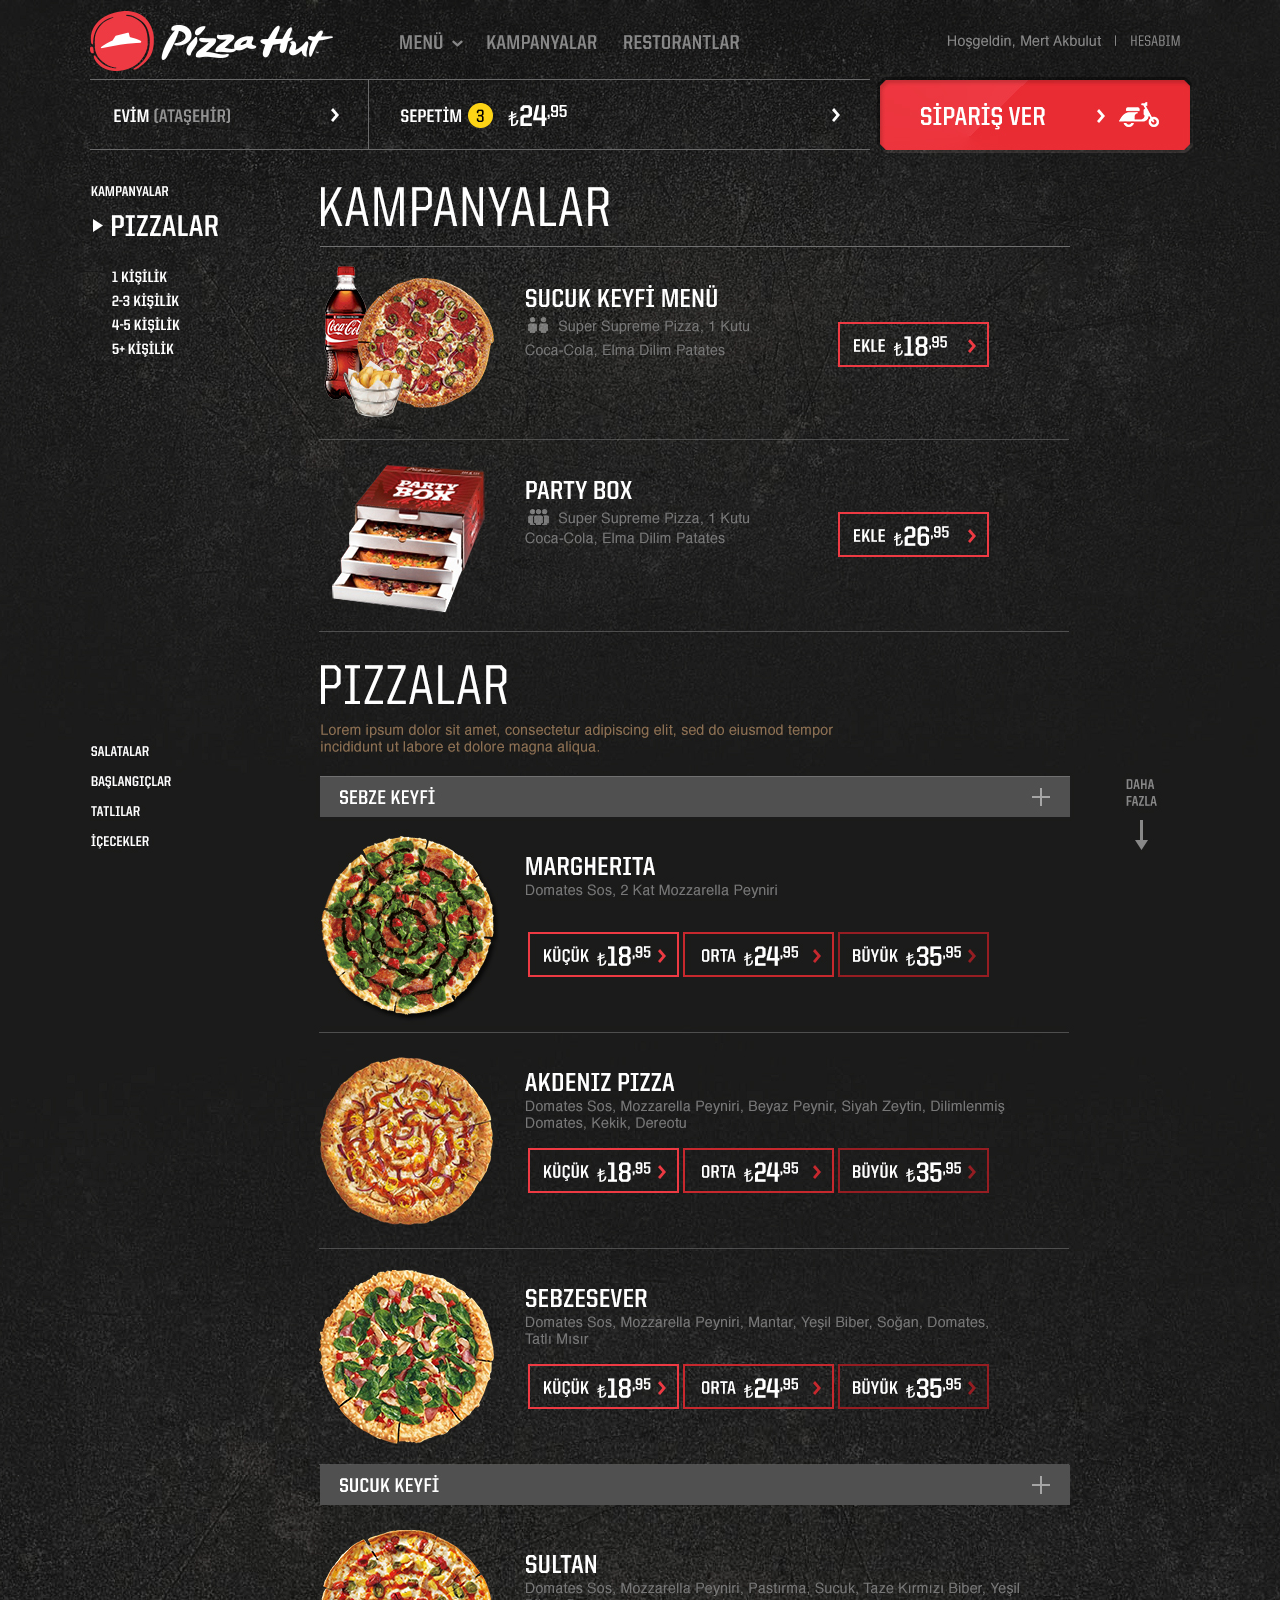
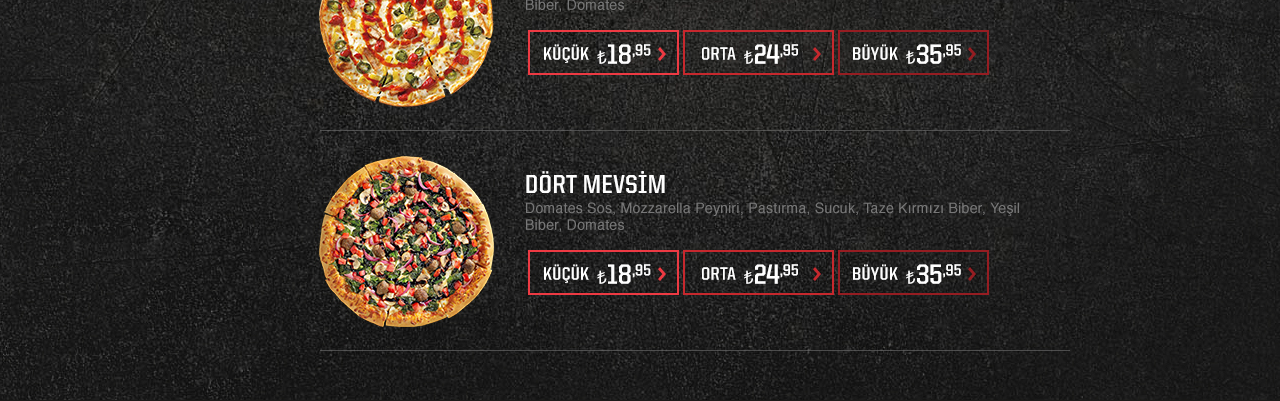
==== index.html @ 97f5eed7 "update" ====
<!DOCTYPE html PUBLIC "-//W3C//DTD XHTML 1.0 Transitional//EN" "http://www.w3.org/TR/xhtml1/DTD/xhtml1-transitional.dtd">
<html lang="tr-TR" xmlns="http://www.w3.org/1999/xhtml">
<head>
<meta http-equiv="Content-Type" content="text/html; charset=utf-8" />
<title>Pizza Hut</title>

<!-- Pizzahut CSS -->
<link href="styles/genel.css" rel="stylesheet" type="text/css" media="screen" />
<link href="styles/brk.css" rel="stylesheet" type="text/css" media="screen" />

<!-- Pizzahut JS -->
<script type="text/javascript" src="js/jquery.js"></script>
<script type="text/javascript">

$(document).ready(function(){
    
    $(".addBtn").click(function(){
        
        $("body").addClass("alt");
        $(".popupSelect").css("margin-bottom", window.innerHeight - 650);
    
    });
    
    $(".popupClose a").click(function(){
        $("body").attr("class", "");
    });

});
    
</script>
</head>

<body>
<div class="bodyWrapper"> 
  
  <!-- PIZZA DETAIL POPUP -->
  
  <div class="detailPopup">
    <div class="popupWrapper"> 
      
      <!--   -->
      <div class="popupSelect left firstPage"> 
        
        <!-- -->
        
        <div class="firstItem selected row">
          <div class="header"> <a href="javascript:void(0);" class="accordionBtn"><i>1</i><span>BIRINCI PIZZA :</span></a><a href="javascript:void(0);" class="typeSelectionBtn"><span>SEÇINIZ</span><small></small></a> </div>
          <div class="body">
            <div class="type">
              <ul>
                <li><a href="javascript:void(0);"> <span>Margherita</span> <small>Domates Sos, 2 Kat Mozarella Peyniri</small><div class="prdPrice"><span><i>+</i>0.50</span></div></a></li>
                <li><a href="javascript:void(0);"> <span>Akdeniz Pizza</span> <small>Domates Sos, 2 Kat Mozarella Peyniri</small><div class="prdPrice"><span><i>+</i>0.30</span></div></a></li>
                <li><a href="javascript:void(0);"> <span>Sebzesever</span> <small>Domates Sos, 2 Kat Mozarella Peyniri</small><div class="prdPrice"><span><i>+</i>2.50</span></div></a></li>
                <li><a href="javascript:void(0);"> <span>Sultan</span> <small>Domates Sos, 2 Kat Mozarella Peyniri</small><div class="prdPrice"><span><i>+</i>1.80</span></div></a></li>
                <li><a href="javascript:void(0);"> <span>Dört Mevsim</span> <small>Domates Sos, 2 Kat Mozarella Peyniri</small><div class="prdPrice"><span><i>+</i>3.00</span></div></a></li>
                <li><a href="javascript:void(0);"> <span>Hellim Benim</span> <small>Domates Sos, 2 Kat Mozarella Peyniri</small><div class="prdPrice"><span><i>+</i>1.00</span></div></a></li>
                <li><a href="javascript:void(0);"> <span>Hünkar</span> <small>Domates Sos, 2 Kat Mozarella Peyniri</small><div class="prdPrice"><span><i>+</i>0.50</span></div></a></li>
                <li><a href="javascript:void(0);"> <span>Veryansin</span> <small>Domates Sos, 2 Kat Mozarella Peyniri</small><div class="prdPrice"><span><i>+</i>2.20</span></div></a></li>
              </ul>
            </div>
            <div class="customize">
              <ul>
                <li rel="hamurTipi"> <a href="javascript:void(0);"><span>HAMUR TIPI</span></a>
                  <div class="sub">
                    
                    <ul class="singleSelect">
                      <li><a href="javascript:void(0);" class="required"><img src="images/pizza-orta.png" border="0"><span>Orginal</span><i class="check"></i></a></li>
                      <li><a href="javascript:void(0);" class="required"><img src="images/pizza-ince.png" border="0"><span>Pan</span><i class="check"></i></a></li>
                      <li><a href="javascript:void(0);" class="required"><img src="images/pizza-kalin.png" border="0"><span>Ince</span><i class="check"></i></a></li>
					 
                    </ul>
                    
                  </div>
                </li>
                <li rel="kenarTipi"> <a href="javascript:void(0);"><span>KENAR TIPI</span></a>
                  <div class="sub">
                    <ul class="singleSelect">
                      <li><a href="javascript:void(0);"><img src="images/pizza-orta.png" border="0"><span>Orginal</span><i class="check"></i></a></li>
                      <li><a href="javascript:void(0);"><img src="images/pizza-ince.png" border="0"><span>Pan</span><i class="check"></i></a></li>
                      <li><a href="javascript:void(0);"><img src="images/pizza-kalin.png" border="0"><span>Ince</span><i class="check"></i></a></li>
                    </ul>
                  </div>
                </li>
                <li rel="malzemeDegisikligi"> <a href="javascript:void(0);"><span>MALZEME DEGISIKLIGI</span></a>
                  <div class="sub">
                    <ul class="multiSelect">
                      <li><a href="javascript:void(0);"><img src="images/malzeme/mozerella.png" border="0"><span>Mozzarella</span><i class="check2"><span>x2</span></i><i class="check"></i></a></li>
                      <li><a href="javascript:void(0);"><img src="images/malzeme/kirmizi-biber.png" border="0"><span>Kirmizi Biber</span><i class="check2"><span>x2</span></i><i class="check"></i></a></li>
                      <li><a href="javascript:void(0);"><img src="images/malzeme/tatli-misir.png" border="0"><span>Tatli Misir</span><i class="check2"><span>x2</span></i><i class="check"></i></a></li>
					  <li><a href="javascript:void(0);"><img src="images/malzeme/sosis.png" border="0"><span>Sosis</span><i class="check2"><span>x2</span></i><i class="check"></i></a></li>
                      <li><a href="javascript:void(0);"><img src="images/malzeme/domates.png" border="0"><span>Domates</span><i class="check2"><span>x2</span></i><i class="check"></i></a></li>
                      <li><a href="javascript:void(0);"><img src="images/malzeme/beyaz-peynir.png" border="0"><span>Beyaz Peynir</span><i class="check2"><span>x2</span></i><i class="check"></i></a></li>
					  <li><a href="javascript:void(0);"><img src="images/malzeme/siyah-zeytin.png" border="0"><span>Siyah Zeytin</span><i class="check2"><span>x2</span></i><i class="check"></i></a></li>
                      <li><a href="javascript:void(0);"><img src="images/malzeme/sogan.png" border="0"><span>Soğan</span><i class="check2"><span>x2</span></i><i class="check"></i></a></li>
                      <li><a href="javascript:void(0);"><img src="images/malzeme/helim-peyniri.png" border="0"><span>Helim Peyniri</span><i class="check2"><span>x2</span></i><i class="check"></i></a></li>
					  <li><a href="javascript:void(0);"><img src="images/malzeme/mantar.png" border="0"><span>Mantar</span><i class="check2"><span>x2</span></i><i class="check"></i></a></li>
					  <li><a href="javascript:void(0);"><img src="images/malzeme/yesil-biber.png" border="0"><span>Yeşil Biber</span><i class="check2"><span>x2</span></i><i class="check"></i></a></li>
					  <li><a href="javascript:void(0);"><img src="images/malzeme/sucuk.png" border="0"><span>Sucuk</span><i class="check2"><span>x2</span></i><i class="check"></i></a></li>
					  <li><a href="javascript:void(0);"><img src="images/malzeme/jalapeno.png" border="0"><span>Jalapeno</span><i class="check2"><span>x2</span></i><i class="check"></i></a></li>
					  <li><a href="javascript:void(0);"><img src="images/malzeme/kup-kiyma.png" border="0"><span>Kup Kıyma</span><i class="check2"><span>x2</span></i><i class="check"></i></a></li>
					  <li><a href="javascript:void(0);"><img src="images/malzeme/pepperoni.png" border="0"><span>Pepperoni</span><i class="check2"><span>x2</span></i><i class="check"></i></a></li>
					  <li><a href="javascript:void(0);"><img src="images/malzeme/salam.png" border="0"><span>Salam</span><i class="check2"><span>x2</span></i><i class="check"></i></a></li>
                    </ul>
                  </div>
                </li>
              </ul>
            </div>
          </div>
        </div>
        
        <!-- -->
        
        <div class="secondItem row">
          <div class="header"> <a href="javascript:void(0);" class="accordionBtn"><i>2</i><span>IKINCI PIZZA :</span></a><a href="javascript:void(0);" class="typeSelectionBtn"><span>SEÇINIZ</span><small></small></a> </div>
          <div class="body">
            <div class="type">
              <ul>
                <li><a href="javascript:void(0);"> <span>Margherita</span> <small>Domates Sos, 2 Kat Mozarella Peyniri</small> </a></li>
                <li><a href="javascript:void(0);"> <span>Akdeniz Pizza</span> <small>Domates Sos, 2 Kat Mozarella Peyniri</small> </a></li>
                <li><a href="javascript:void(0);"> <span>Sebzesever</span> <small>Domates Sos, 2 Kat Mozarella Peyniri</small> </a></li>
                <li><a href="javascript:void(0);"> <span>Sultan</span> <small>Domates Sos, 2 Kat Mozarella Peyniri</small> </a></li>
                <li><a href="javascript:void(0);"> <span>Dört Mevsim</span> <small>Domates Sos, 2 Kat Mozarella Peyniri</small> </a></li>
                <li><a href="javascript:void(0);"> <span>Hellim Benim</span> <small>Domates Sos, 2 Kat Mozarella Peyniri</small> </a></li>
                <li><a href="javascript:void(0);"> <span>Hünkar</span> <small>Domates Sos, 2 Kat Mozarella Peyniri</small> </a></li>
                <li><a href="javascript:void(0);"> <span>Veryansin</span> <small>Domates Sos, 2 Kat Mozarella Peyniri</small> </a></li>
              </ul>
            </div>
            <div class="customize">
              <ul>
                <li rel="hamurTipi"> <a href="javascript:void(0);"><span>HAMUR TIPI</span></a>
                  <div class="sub">
                    <ul class="singleSelect">
                      <li><a href="javascript:void(0);" class="required"><img src="images/pizza-orta.png" border="0"><span>Orginal</span><i class="check"></i></a></li>
                      <li><a href="javascript:void(0);" class="required"><img src="images/pizza-ince.png" border="0"><span>Pan</span><i class="check"></i></a></li>
                      <li><a href="javascript:void(0);" class="required"><img src="images/pizza-kalin.png" border="0"><span>Ince</span><i class="check"></i></a></li>
                    </ul>
                  </div>
                </li>
                <li rel="kenarTipi"> <a href="javascript:void(0);"><span>KENAR TIPI</span></a>
                  <div class="sub">
                    <ul class="singleSelect">
                      <li><a href="javascript:void(0);"><img src="images/pizza-orta.png" border="0"><span>Orginal</span><i class="check"></i></a></li>
                      <li><a href="javascript:void(0);"><img src="images/pizza-ince.png" border="0"><span>Pan</span><i class="check"></i></a></li>
                      <li><a href="javascript:void(0);"><img src="images/pizza-kalin.png" border="0"><span>Ince</span><i class="check"></i></a></li>
                    </ul>
                  </div>
                </li>
                <li rel="malzemeDegisikligi"> <a href="javascript:void(0);"><span>MALZEME DEGISIKLIGI</span></a>
                  <div class="sub">
                    <ul class="multiSelect">
                      <li><a href="javascript:void(0);"><img src="images/malzeme/mozerella.png" border="0"><span>Mozzarella</span><i class="check2"><span>x2</span></i><i class="check"></i></a></li>
                      <li><a href="javascript:void(0);"><img src="images/malzeme/kirmizi-biber.png" border="0"><span>Kirmizi Biber</span><i class="check2"><span>x2</span></i><i class="check"></i></a></li>
                      <li><a href="javascript:void(0);"><img src="images/malzeme/tatli-misir.png" border="0"><span>Tatli Misir</span><i class="check2"><span>x2</span></i><i class="check"></i></a></li>
					  <li><a href="javascript:void(0);"><img src="images/malzeme/sosis.png" border="0"><span>Sosis</span><i class="check2"><span>x2</span></i><i class="check"></i></a></li>
                      <li><a href="javascript:void(0);"><img src="images/malzeme/domates.png" border="0"><span>Domates</span><i class="check2"><span>x2</span></i><i class="check"></i></a></li>
                      <li><a href="javascript:void(0);"><img src="images/malzeme/beyaz-peynir.png" border="0"><span>Beyaz Peynir</span><i class="check2"><span>x2</span></i><i class="check"></i></a></li>
					  <li><a href="javascript:void(0);"><img src="images/malzeme/siyah-zeytin.png" border="0"><span>Siyah Zeytin</span><i class="check2"><span>x2</span></i><i class="check"></i></a></li>
                      <li><a href="javascript:void(0);"><img src="images/malzeme/sogan.png" border="0"><span>Soğan</span><i class="check2"><span>x2</span></i><i class="check"></i></a></li>
                      <li><a href="javascript:void(0);"><img src="images/malzeme/helim-peyniri.png" border="0"><span>Helim Peyniri</span><i class="check2"><span>x2</span></i><i class="check"></i></a></li>
					  <li><a href="javascript:void(0);"><img src="images/malzeme/mantar.png" border="0"><span>Mantar</span><i class="check2"><span>x2</span></i><i class="check"></i></a></li>
					  <li><a href="javascript:void(0);"><img src="images/malzeme/yesil-biber.png" border="0"><span>Yeşil Biber</span><i class="check2"><span>x2</span></i><i class="check"></i></a></li>
					  <li><a href="javascript:void(0);"><img src="images/malzeme/sucuk.png" border="0"><span>Sucuk</span><i class="check2"><span>x2</span></i><i class="check"></i></a></li>
					  <li><a href="javascript:void(0);"><img src="images/malzeme/jalapeno.png" border="0"><span>Jalapeno</span><i class="check2"><span>x2</span></i><i class="check"></i></a></li>
					  <li><a href="javascript:void(0);"><img src="images/malzeme/kup-kiyma.png" border="0"><span>Kup Kıyma</span><i class="check2"><span>x2</span></i><i class="check"></i></a></li>
					  <li><a href="javascript:void(0);"><img src="images/malzeme/pepperoni.png" border="0"><span>Pepperoni</span><i class="check2"><span>x2</span></i><i class="check"></i></a></li>
					  <li><a href="javascript:void(0);"><img src="images/malzeme/salam.png" border="0"><span>Salam</span><i class="check2"><span>x2</span></i><i class="check"></i></a></li>
                    </ul>
                  </div>
                </li>
              </ul>
            </div>
          </div>
        </div>
        
        <!-- --> 
        
        
        <div class="drinkItem row">
          <div class="header"> <a href="javascript:void(0);" class="accordionBtn"><i>3</i><span>IÇECEK</span></a></div>
          <div class="body">
              <div class="customize">
			  <ul>
              <li><a href="javascript:void(0);"><span>MALZEME DEGISIKLIGI</span></a>
                  <div class="sub">
                    <ul class="multiSelect">
                      <li><a href="javascript:void(0);"><img src="images/icecek/sprite.png" border="0"><span>Sprite 300ml</span><i class="check2"><span>x2</span></i><i class="check"></i></a></li>
                      <li><a href="javascript:void(0);"><img src="images/icecek/fuze-tea.png" border="0"><span>Fuze Tea 300ml</span><i class="check2"><span>x2</span></i><i class="check"></i></a></li>
                      <li><a href="javascript:void(0);"><img src="images/icecek/cocacola-zero.png" border="0"><span>Coca Cola Zero 300ml</span><i class="check2"><span>x2</span></i><i class="check"></i></a></li>
					  <li><a href="javascript:void(0);"><img src="images/icecek/sutas-ayran.png" border="0"><span>Sütaş Ayran 260ml</span><i class="check2"><span>x2</span></i><i class="check"></i></a></li>
                     </ul>
                  </div>
                </li>
				</ul>
            </div>
          </div>
        </div>
        
        <!-- --> 
        
        <div class="otherProductsItem row">
          <div class="header"> <a href="javascript:void(0);" class="accordionBtn"><i>4</i><span>YAN URUN</span></a></div>
          <div class="body">
              <div class="customize">
			  <ul>
              <li><a href="javascript:void(0);"><span>MALZEME DEGISIKLIGI</span></a>
                  <div class="sub">
                    <ul class="multiSelect">
                      <li><a href="javascript:void(0);"><img src="images/icecek/sprite.png" border="0"><span>Sprite 300ml</span><i class="check2"><span>x2</span></i><i class="check"></i></a></li>
                      <li><a href="javascript:void(0);"><img src="images/icecek/fuze-tea.png" border="0"><span>Fuze Tea 300ml</span><i class="check2"><span>x2</span></i><i class="check"></i></a></li>
                      <li><a href="javascript:void(0);"><img src="images/icecek/cocacola-zero.png" border="0"><span>Coca Cola Zero 300ml</span><i class="check2"><span>x2</span></i><i class="check"></i></a></li>
					  <li><a href="javascript:void(0);"><img src="images/icecek/sutas-ayran.png" border="0"><span>Sütaş Ayran 260ml</span><i class="check2"><span>x2</span></i><i class="check"></i></a></li>
                     </ul>
                  </div>
                </li>
				</ul>
            </div>
          </div>
        </div>
        
        <!-- --> 
        
        
      </div>
      <div class="popupOrder right"> <img src="images/order-items.jpg" border="0">
        <div class="popupBasketBtn"><a href="javascript:void(0) border="0"></a></div>
        <div class="popupClose"><a href="javascript:void(0)"><i class="icon1"></i></a></div>
      </div>
    </div>
  </div>
  
  <!-- POPUP END -->
  
  <div class="pageWrapper"> 
    
    <!-- SLICE -->
    
    <table class="webTemplate" id="Table_01" width="1500" height="2001" border="0" cellpadding="0" cellspacing="0">
      <tr>
        <td><img border="0" src="images/sliceImg/web_01.jpg" width="478" height="80"></td>
        <td><img border="0" src="images/sliceImg/web_02.jpg" width="112" height="80"></td>
        <td colspan="7"><img border="0" src="images/sliceImg/web_03.jpg" width="910" height="80"></td>
      </tr>
      <tr>
        <td colspan="6"><img border="0" src="images/sliceImg/web_04.jpg" width="988" height="73"></td>
        <td colspan="2"><img border="0" src="images/sliceImg/web_05.jpg" width="313" height="73"></td>
        <td><img border="0" src="images/sliceImg/web_06.jpg" width="199" height="73"></td>
      </tr>
      <tr>
        <td colspan="9"><img border="0" src="images/sliceImg/web_07.jpg" width="1500" height="95"></td>
      </tr>
      <tr>
        <td colspan="9"><img border="0" src="images/sliceImg/web_08.jpg" width="1500" height="74"></td>
      </tr>
      <tr>
        <td colspan="5"><img border="0" src="images/sliceImg/web_09.jpg" width="948" height="45"></td>
        <td colspan="2"><a class="addBtn" href="javascript:void(0);"><img border="0" src="images/sliceImg/web_10.jpg" width="151" height="45"></a></td>
        <td colspan="2"><img border="0" src="images/sliceImg/web_11.jpg" width="401" height="45"></td>
      </tr>
      <tr>
        <td colspan="9"><img border="0" src="images/sliceImg/web_12.jpg" width="1500" height="145"></td>
      </tr>
      <tr>
        <td colspan="5"><img border="0" src="images/sliceImg/web_13.jpg" width="948" height="45"></td>
        <td colspan="2"><img border="0" src="images/sliceImg/web_14.jpg" width="151" height="45"></td>
        <td colspan="2"><img border="0" src="images/sliceImg/web_15.jpg" width="401" height="45"></td>
      </tr>
      <tr>
        <td colspan="9"><img border="0" src="images/sliceImg/web_16.jpg" width="1500" height="375"></td>
      </tr>
      <tr>
        <td colspan="3"><img border="0" src="images/sliceImg/web_17.jpg" width="638" height="45"></td>
        <td><img border="0" src="images/sliceImg/web_18.jpg" width="155" height="45"></td>
        <td><img border="0" src="images/sliceImg/web_19.jpg" width="155" height="45"></td>
        <td colspan="2"><img border="0" src="images/sliceImg/web_20.jpg" width="151" height="45"></td>
        <td colspan="2"><img border="0" src="images/sliceImg/web_21.jpg" width="401" height="45"></td>
      </tr>
      <tr>
        <td colspan="9"><img border="0" src="images/sliceImg/web_22.jpg" width="1500" height="171"></td>
      </tr>
      <tr>
        <td colspan="3"><img border="0" src="images/sliceImg/web_23.jpg" width="638" height="45"></td>
        <td><img border="0" src="images/sliceImg/web_24.jpg" width="155" height="45"></td>
        <td><img border="0" src="images/sliceImg/web_25.jpg" width="155" height="45"></td>
        <td colspan="2"><img border="0" src="images/sliceImg/web_26.jpg" width="151" height="45"></td>
        <td colspan="2"><img border="0" src="images/sliceImg/web_27.jpg" width="401" height="45"></td>
      </tr>
      <tr>
        <td colspan="9"><img border="0" src="images/sliceImg/web_28.jpg" width="1500" height="171"></td>
      </tr>
      <tr>
        <td colspan="3"><img border="0" src="images/sliceImg/web_29.jpg" width="638" height="45"></td>
        <td><img border="0" src="images/sliceImg/web_30.jpg" width="155" height="45"></td>
        <td><img border="0" src="images/sliceImg/web_31.jpg" width="155" height="45"></td>
        <td colspan="2"><img border="0" src="images/sliceImg/web_32.jpg" width="151" height="45"></td>
        <td colspan="2"><img border="0" src="images/sliceImg/web_33.jpg" width="401" height="45"></td>
      </tr>
      <tr>
        <td colspan="9"><img border="0" src="images/sliceImg/web_34.jpg" width="1500" height="221"></td>
      </tr>
      <tr>
        <td colspan="3"><img border="0" src="images/sliceImg/web_35.jpg" width="638" height="45"></td>
        <td><img border="0" src="images/sliceImg/web_36.jpg" width="155" height="45"></td>
        <td><img border="0" src="images/sliceImg/web_37.jpg" width="155" height="45"></td>
        <td colspan="2"><img border="0" src="images/sliceImg/web_38.jpg" width="151" height="45"></td>
        <td colspan="2"><img border="0" src="images/sliceImg/web_39.jpg" width="401" height="45"></td>
      </tr>
      <tr>
        <td colspan="9"><img border="0" src="images/sliceImg/web_40.jpg" width="1500" height="175"></td>
      </tr>
      <tr>
        <td colspan="3"><img border="0" src="images/sliceImg/web_41.jpg" width="638" height="45"></td>
        <td><img border="0" src="images/sliceImg/web_42.jpg" width="155" height="45"></td>
        <td><img border="0" src="images/sliceImg/web_43.jpg" width="155" height="45"></td>
        <td colspan="2"><img border="0" src="images/sliceImg/web_44.jpg" width="151" height="45"></td>
        <td colspan="2"><img border="0" src="images/sliceImg/web_45.jpg" width="401" height="45"></td>
      </tr>
      <tr>
        <td colspan="9"><img border="0" src="images/sliceImg/web_46.jpg" width="1500" height="105"></td>
      </tr>
      <tr>
        <td><img border="0" src="images/spacer.gif" width="478" height="1"></td>
        <td><img border="0" src="images/spacer.gif" width="112" height="1"></td>
        <td><img border="0" src="images/spacer.gif" width="48" height="1"></td>
        <td><img border="0" src="images/spacer.gif" width="155" height="1"></td>
        <td><img border="0" src="images/spacer.gif" width="155" height="1"></td>
        <td><img border="0" src="images/spacer.gif" width="40" height="1"></td>
        <td><img border="0" src="images/spacer.gif" width="111" height="1"></td>
        <td><img border="0" src="images/spacer.gif" width="202" height="1"></td>
        <td><img border="0" src="images/spacer.gif" width="199" height="1"></td>
      </tr>
    </table>
    
    <!-- SLICE END --> 
    
  </div>
</div>
<script type="text/javascript" src="js/allscript.js"></script>
</body>
</html>
---- styles/genel.css ----
/*/////////////////////////////////////////      FONT      /////////////////////////////////////////*/

/* Pizzahut Font */ 

@font-face {
    font-family: 'usc-medium';
    src: url('../styles/fonts/usc/UnitedSansSemiCond-Medium_gdi.eot');
    src: url('../styles/fonts/usc/UnitedSansSemiCond-Medium_gdi.eot?#iefix') format('embedded-opentype'),
         url('../styles/fonts/usc/UnitedSansSemiCond-Medium_gdi.woff2') format('woff2'),
         url('../styles/fonts/usc/UnitedSansSemiCond-Medium_gdi.woff') format('woff'),
         url('../styles/fonts/usc/UnitedSansSemiCond-Medium_gdi.ttf') format('truetype'),
         url('../styles/fonts/usc/UnitedSansSemiCond-Medium_gdi.svg#UnitedSansSemiCond-Medium') format('svg');
    font-weight: normal;
    font-style: normal;

}

@font-face {
    font-family: 'usc-bold';
    src: url('../styles/fonts/usc/UnitedSansSemiCond-Bold_gdi.eot');
    src: url('../styles/fonts/usc/UnitedSansSemiCond-Bold_gdi.eot?#iefix') format('embedded-opentype'),
         url('../styles/fonts/usc/UnitedSansSemiCond-Bold_gdi.woff2') format('woff2'),
         url('../styles/fonts/usc/UnitedSansSemiCond-Bold_gdi.woff') format('woff'),
         url('../styles/fonts/usc/UnitedSansSemiCond-Bold_gdi.ttf') format('truetype'),
         url('../styles/fonts/usc/UnitedSansSemiCond-Bold_gdi.svg#UnitedSansSemiCond-Medium') format('svg');
    font-weight: normal;
    font-style: normal;

}
 
/* Helvetica Font */ 
 
@font-face {
    font-family: 'helvetica-light';
    src: url('../styles/fonts/helvetica/helveticaltstdlight.eot');
    src: url('../styles/fonts/helvetica/helveticaltstdlight.eot?#iefix') format('embedded-opentype'),
         url('../styles/fonts/helvetica/helveticaltstdlight.woff2') format('woff2'),
         url('../styles/fonts/helvetica/helveticaltstdlight.woff') format('woff'),
         url('../styles/fonts/helvetica/helveticaltstdlight.ttf') format('truetype'),
         url('../styles/fonts/helvetica/helveticaltstdlight.svg#UnitedSansSemiCond-Medium') format('svg');
    font-weight: normal;
    font-style: normal;

}

@font-face {
    font-family: 'helvetica-bold';
    src: url('../styles/fonts/helvetica/helveticaltstdbold.eot');
    src: url('../styles/fonts/helvetica/helveticaltstdbold.eot?#iefix') format('embedded-opentype'),
         url('../styles/fonts/helvetica/helveticaltstdbold.woff2') format('woff2'),
         url('../styles/fonts/helvetica/helveticaltstdbold.woff') format('woff'),
         url('../styles/fonts/helvetica/helveticaltstdbold.ttf') format('truetype'),
         url('../styles/fonts/helvetica/helveticaltstdbold.svg#UnitedSansSemiCond-Medium') format('svg');
    font-weight: normal;
    font-style: normal;

}

/* TL Font */

@font-face {
    font-family: 'tl';
    src: url('../styles/fonts/tl/abakutlsymsans.eot');
    src: url('../styles/fonts/tl/abakutlsymsans.eot?#iefix') format('embedded-opentype'),
         url('../styles/fonts/tl/abakutlsymsans.woff2') format('woff2'),
         url('../styles/fonts/tl/abakutlsymsans.woff') format('woff'),
         url('../styles/fonts/tl/abakutlsymsans.ttf') format('truetype'),
         url('../styles/fonts/tl/abakutlsymsans.svg#UnitedSansSemiCond-Medium') format('svg');
    font-weight: normal;
    font-style: normal;

}

 
/*/////////////////////////////////////////      GENEL      /////////////////////////////////////////*/

* {
	-moz-box-sizing:border-box; 
	-webkit-box-sizing:border-box; 
	box-sizing:border-box;
	font-family:'usc-bold';
	font-size:13px; color:#000; font-weight:400; font-style:normal;
	text-align:left; 
	line-height:1;
	margin:0;
	padding:0;
	border:none;
	outline:none;
	vertical-align: baseline; 
	text-decoration:none;
	list-style:none;
}

/*/////////////////////////////////////////      GENERAL      /////////////////////////////////////////*/

body {background:#1b1b1a;}
.right {float:right;}
.left {float:left;}

/*/////////////////////////////////////////      ICON      /////////////////////////////////////////*/

.icon1 {background: url(../images/sprite.png) no-repeat 0 0;}

/*/////////////////////////////////////////      PIZZAHUT CSS      /////////////////////////////////////////*/

.bodyWrapper {text-align:center; overflow: hidden;}
.bodyWrapper .pageWrapper {display:inline-block; max-width: 1100px; left: -200px; right: 200px; position:relative /*margin-left: -200px; margin-right: 200px;*/}
.bodyWrapper .webTemplate {}

/*/////////////////////////////////////////      POPUP      /////////////////////////////////////////*/

.detailPopup {}
/*.popupSelect {width:100%; max-width:700px;}*/
/*.popupOrder img {float: right; clear: both;}*/
.popupBasketBtn a {width:400px; height:70px; display:inline-block; background: url(../images/add-basket.jpg) no-repeat 0 0; }

.popupWrapper { background: url(../images/popup-bg.jpg) no-repeat 0 0; z-index:2;}
.popupClose {position:absolute; right: -15px; top: -15px; z-index:2;}
.popupClose a {padding:10px; border-radius:100%; background:#ffbf00; display:block;}
.popupClose i {background-position: 0px -28px; width: 13px;  height: 13px; display:block;}


/**/

body.alt .detailPopup { position: display: block;  position: relative; width: 1100px;   margin: 0 auto; top: 180px;}



.popupWrapper {display: none;}

body.alt .pageWrapper {position:fixed; top:0; left: -200px; right: 200px; margin: 0 auto;}
body.alt .popupWrapper{ display: block;}
body.alt .popupOrder{ position: fixed; width: 400px; right: 50%; top: 180px; margin-right: -550px; color: #fff; z-index:2; }
body.alt .popupSelect{ background: url(../images/popup-bg.jpg) no-repeat 0 0; width: 700px; position: relative; z-index:2; }
body.alt .popupWrapper:after{ content: ""; display: block; background: rgba(0, 0, 0, .4); position: fixed; left: 0; top: 0; width: 100%; height: 100%; z-index:1;}

/* */

.popupSelect .header {width:100%; padding:0 15px; display:inline-block; border-bottom:1px solid #bdbdbd;}
.popupSelect  .selected .header {border-color:transparent; background: rgba(255,255,255,0.3);}
.popupSelect  .body {background: rgba(0,0,0, 0.1); box-shadow: inset 0px 11px 8px -10px #999, inset 0px -11px 8px -10px #999; padding:20px 0; }
.popupSelect a  {display:inline-block; float:left;}
.popupSelect a  span {font-size:21px;}
.popupSelect a  i {color:#9a9b97; font-size:14px; padding: 0px 28px 0 18px; position: relative; top: -2px;}
.popupSelect .header a {padding:27px 10px 22px 0;}
.popupSelect a.typeSelectionBtn  span {color:#989898; float:left;}
.popupSelect a.typeSelectionBtn  span:after {content:''; background: url(../images/sprite.png) no-repeat -32px -23px; width:10px; height:7px; float:right; position: relative; top: 5px; left: 10px; display:block;}
.popupSelect a.typeSelectionBtn  small {font-size: 21px; color: #989898;}
.popupSelect a.typeSelectionBtn  small:after {content:''; background: url(../images/sprite.png) no-repeat -32px -23px; width:10px; height:7px; float:right; position: relative; top: 5px; left: 10px; display:block;}
.popupSelect .type span {font-family:'helvetica-light'; font-size:16px; color:#000; margin-bottom:6px; width:100%; display: inline-block;}
.popupSelect .type small {font-family:'helvetica-light'; font-size:13px; color:#999; width:100%; display: inline-block;}
.popupSelect .type  li:hover {/*padding: 0px 45px 0px 45px;*/}
.popupSelect .type a {display:inline-block; width:100%; position: relative; padding: 20px 60px 18px 0px;  border-bottom: 1px solid #bdbdbd;}
.popupSelect .type a:hover {  background: #fff; width: 108%; left: -4%; padding: 20px 10% 18px 4%; border-color: transparent;}
.popupSelect li {padding: 0px 65px 0px 65px; display: inline-block; width: 100%;}
.popupSelect .type .prdPrice {position:absolute; right:0px; top:25px;}
.popupSelect .type a:hover .prdPrice {right: 23px;}
.popupSelect .type .prdPrice span {font-family:'usc-bold';}
.popupSelect .type .prdPrice i {font-family:'usc-bold'; color:#000; padding:0; font-size: 20px;}
.popupSelect .type .prdPrice i:after {content: "t"; font-family: "tl"; font-size: 12px; padding:0 3px; font-weight: normal; position: relative; top: 1px;}

.popupSelect .customize {padding:0px 20px;}
.popupSelect .customize ul li {position:relative; padding:0;}
.popupSelect .customize > ul > li > a {width:100%; border-bottom:1px solid #aaa; position:relative; padding:13px 0 11px 48px;}
.popupSelect .customize > ul > li.selected {border-bottom:1px solid #aaa;}
.popupSelect .customize ul li a span {font-size:16px;}
.popupSelect .customize > ul > li > a:before {content:''; background: url(../images/sprite.png) no-repeat -72px -23px; width:11px; height:7px; float:left; position: absolute; top: 17px; left: 10px; display:block;}
.popupSelect .customize > ul > li.selected > a:before {content:''; background: url(../images/sprite.png) no-repeat -83px -10px; width:11px; height:11px; float:left; position: absolute; top: 14px; left: 10px; display:block;}
.popupSelect .customize ul li ul li {width:100%; max-width:105px; border-right:1px solid #aaa; float:left; text-align:center; color:#888; font-size:13px;}
.popupSelect .customize ul li ul li a {width:100%; text-align:center;}
.popupSelect .customize ul li ul li a:hover {background:rgba(255,255,255,0.8);}
.popupSelect .customize ul li ul li a img {padding:20px;}
/**/
.popupSelect .customize ul li ul.multiSelect li {border-top: 1px solid #aaa; margin-top: -1px;}
.popupSelect .customize ul li ul.multiSelect li a img {padding:0;}
.popupSelect .customize ul li ul.multiSelect li i.check:after {content:''; background: url(../images/sprite.png) no-repeat 0 -74px; width:12px; height:12px; position: relative;
  top: 5px; left: 5px; display:block;}
.popupSelect .customize ul li ul.multiSelect li.selected i.check {background: #c63037; width: 26px; height: 26px; border: 2px solid #c63037; margin: 20px 0;}
.popupSelect .customize ul li ul.multiSelect li.selected i.check:after {content:''; background: url(../images/sprite.png) no-repeat 0 -57px; width:10px; height:10px; position: relative;
  top: 6px; left: 6px; display:block;}
.popupSelect .customize ul li ul.multiSelect li.selected a {background: rgba(255,255,255,0.8);}
.popupSelect .customize ul li ul li i.check {border-radius:100%; border:2px solid #555; background:#fff; padding:0; width:26px; height:26px; display:inline-block; margin:20px 0;}
.popupSelect .customize ul li ul li.selected i.check {background:#888; width:26px; height:26px; border:2px solid #888; margin: 20px 0;}
.popupSelect .customize ul li ul li.selected i.check:after {content:''; background: url(../images/sprite.png) no-repeat 0 -13px; width:16px; height:10px; position: relative;
  top: 6px; left: 4px; display:block;}
.popupSelect .customize ul li ul li span {text-align:center; display:block; font-family:'helvetica'; color:#888; font-size:13px; min-height:30px; line-height: 15px;}
.popupSelect .success  .accordionBtn i {background:#fff; width:26px; height:26px; text-indent: -9999px; display: inline-block; float:left; border-radius: 100%; margin:-3px 13px; padding: 0;}
.popupSelect .success  .accordionBtn i:after {content:''; background: url(../images/sprite.png) no-repeat 0 0; width:16px; height:10px; position: absolute;
  top: 8px; left: 6px; display:block;}
 /**/
.popupSelect .customize ul li ul li i.check2 {border-radius:100%; padding:0; width:26px; height:26px; display:none;}
.popupSelect .customize ul li ul li.selected i.check2 {background:#000; width:26px; height:26px; border:2px solid #000; margin:20px 5px 20px 0; display:inline-block;}
.popupSelect .customize ul li ul li.selected i.check2 span {color:#fff; font-size:16px; font-family:'usc-bold'; position:absolute; top:4px; left:4px;}

/**/ 

.drinkItem .customize > ul > li > a , .otherProductsItem .customize > ul > li > a {display:none;}
.drinkItem  .customize > ul > li .sub, .otherProductsItem  .customize > ul > li .sub  {display:block;}
.drinkItem  .customize ul li ul li, .otherProductsItem .customize ul li ul li {border-top:0 !important;}
---- styles/brk.css ----
.popupSelect.left{min-height:650px;}
.popupWrapper .row .body, .customize .sub, .popupWrapper .row.firstItem .body .customize, .popupWrapper .row.secondItem .body .customize, .popupWrapper .row.firstItem.detail .body .type, .popupWrapper .row.secondItem.detail .body .type, .popupWrapper .row .typeSelectionBtn small, .popupWrapper .row.detail .typeSelectionBtn span{display:none;}
.popupWrapper .row.firstItem.detail .body .customize, .popupWrapper .row.secondItem.detail .body .customize, .popupWrapper .row.detail .typeSelectionBtn small{display:block;}

.firstPage .row{display:none;}
.firstPage .row:nth-child(1){display:block;}
.row:nth-child(1) .body{display:block;}
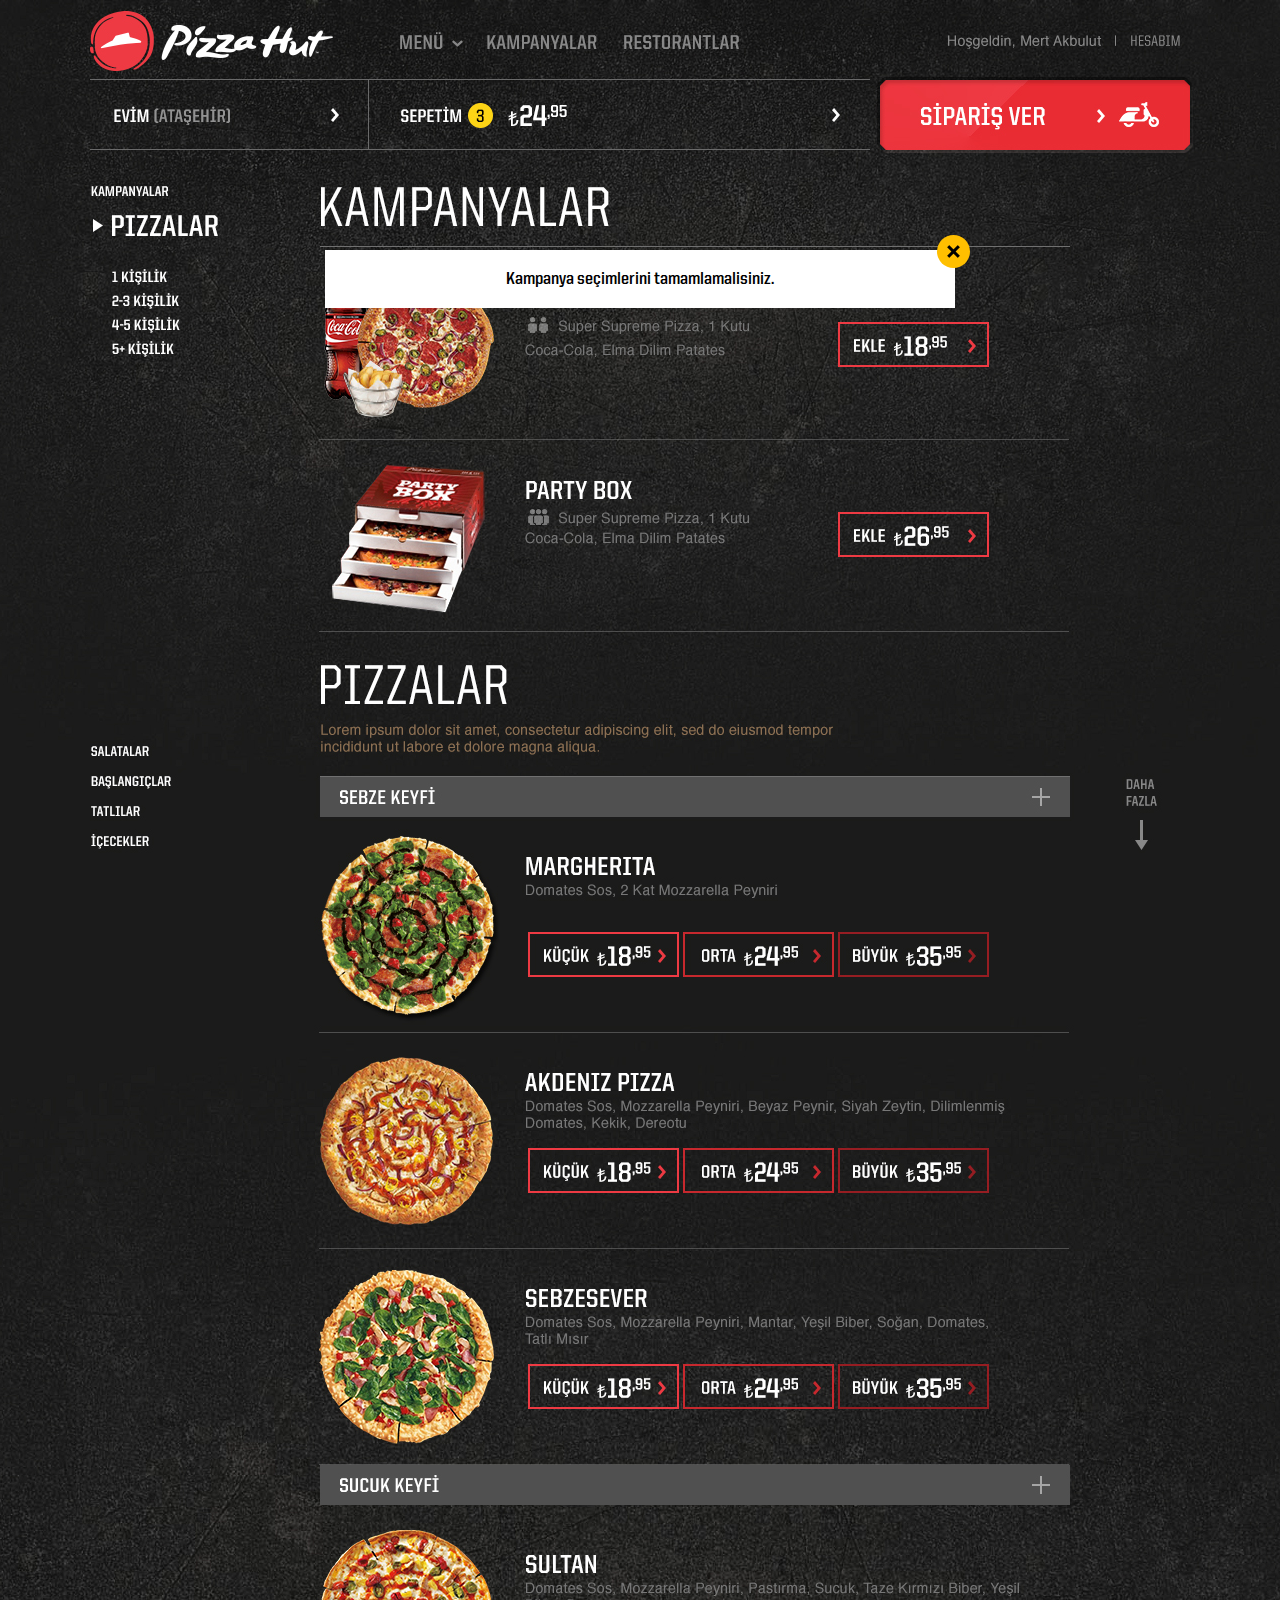
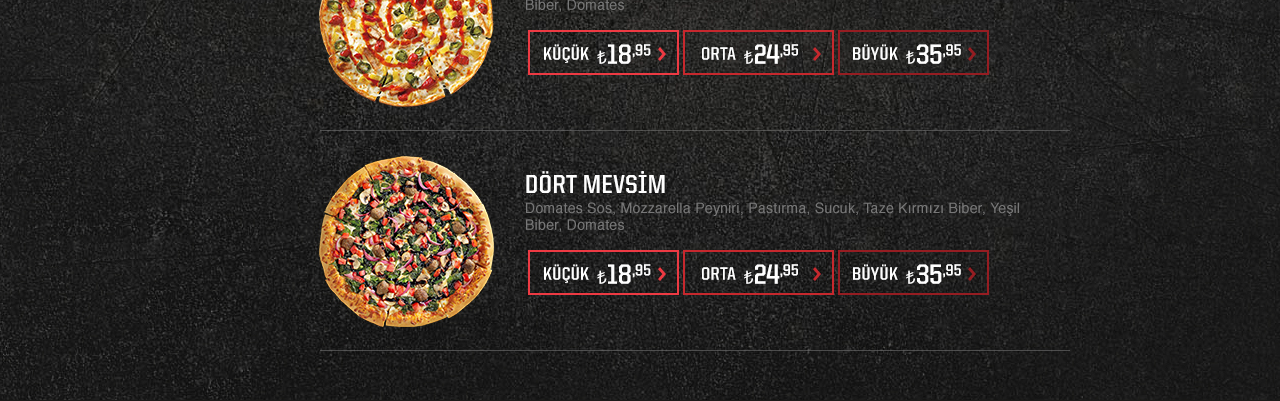
==== commit b9a17bb3: "gasdgasg" ====
--- a/index.html
+++ b/index.html
@@ -32,6 +32,16 @@
 
 <body>
 <div class="bodyWrapper"> 
+  
+  <!-- ALERT POPUP -->
+  
+  <div class="alertPopup">
+  
+	<div class="alertClose"><a href="javascript:void(0)"><i class="icon1"></i></a></div>
+	
+	<div class="alertContent"><span>Kampanya seçimlerini tamamlamalisiniz.</span></div>
+  
+  </div>
   
   <!-- PIZZA DETAIL POPUP -->
   
--- a/styles/genel.css
+++ b/styles/genel.css
@@ -110,14 +110,17 @@
 /*/////////////////////////////////////////      POPUP      /////////////////////////////////////////*/
 
 .detailPopup {}
-/*.popupSelect {width:100%; max-width:700px;}*/
-/*.popupOrder img {float: right; clear: both;}*/
 .popupBasketBtn a {width:400px; height:70px; display:inline-block; background: url(../images/add-basket.jpg) no-repeat 0 0; }
+.popupBasketBtn.active a {background: url(../images/add-basket.jpg) no-repeat 0 -70px;}
 
 .popupWrapper { background: url(../images/popup-bg.jpg) no-repeat 0 0; z-index:2;}
 .popupClose {position:absolute; right: -15px; top: -15px; z-index:2;}
 .popupClose a {padding:10px; border-radius:100%; background:#ffbf00; display:block;}
 .popupClose i {background-position: 0px -28px; width: 13px;  height: 13px; display:block;}
+
+.alertClose {position:absolute; right: -15px; top: -15px; z-index:2;}
+.alertClose a {padding:10px; border-radius:100%; background:#ffbf00; display:block;}
+.alertClose i {background-position: 0px -28px; width: 13px;  height: 13px; display:block;}
 
 
 /**/
@@ -160,6 +163,7 @@
 .popupSelect .type .prdPrice i:after {content: "t"; font-family: "tl"; font-size: 12px; padding:0 3px; font-weight: normal; position: relative; top: 1px;}
 
 .popupSelect .customize {padding:0px 20px;}
+.popupSelect .customize .sub {width:100%;}
 .popupSelect .customize ul li {position:relative; padding:0;}
 .popupSelect .customize > ul > li > a {width:100%; border-bottom:1px solid #aaa; position:relative; padding:13px 0 11px 48px;}
 .popupSelect .customize > ul > li.selected {border-bottom:1px solid #aaa;}
@@ -198,3 +202,9 @@
 .drinkItem  .customize > ul > li .sub, .otherProductsItem  .customize > ul > li .sub  {display:block;}
 .drinkItem  .customize ul li ul li, .otherProductsItem .customize ul li ul li {border-top:0 !important;}
 
+/* Alert Popup */
+
+.alertPopup {position:absolute; left:0; right:0; top:250px; margin:0 auto;  max-width: 630px; background:#fff; z-index:3;}
+.alertPopup .alertContent {padding:20px; width:100%; display:inline-block; text-align:center;}
+.alertPopup .alertContent span {font-family:'usc-bold'; font-size:18px;}
+
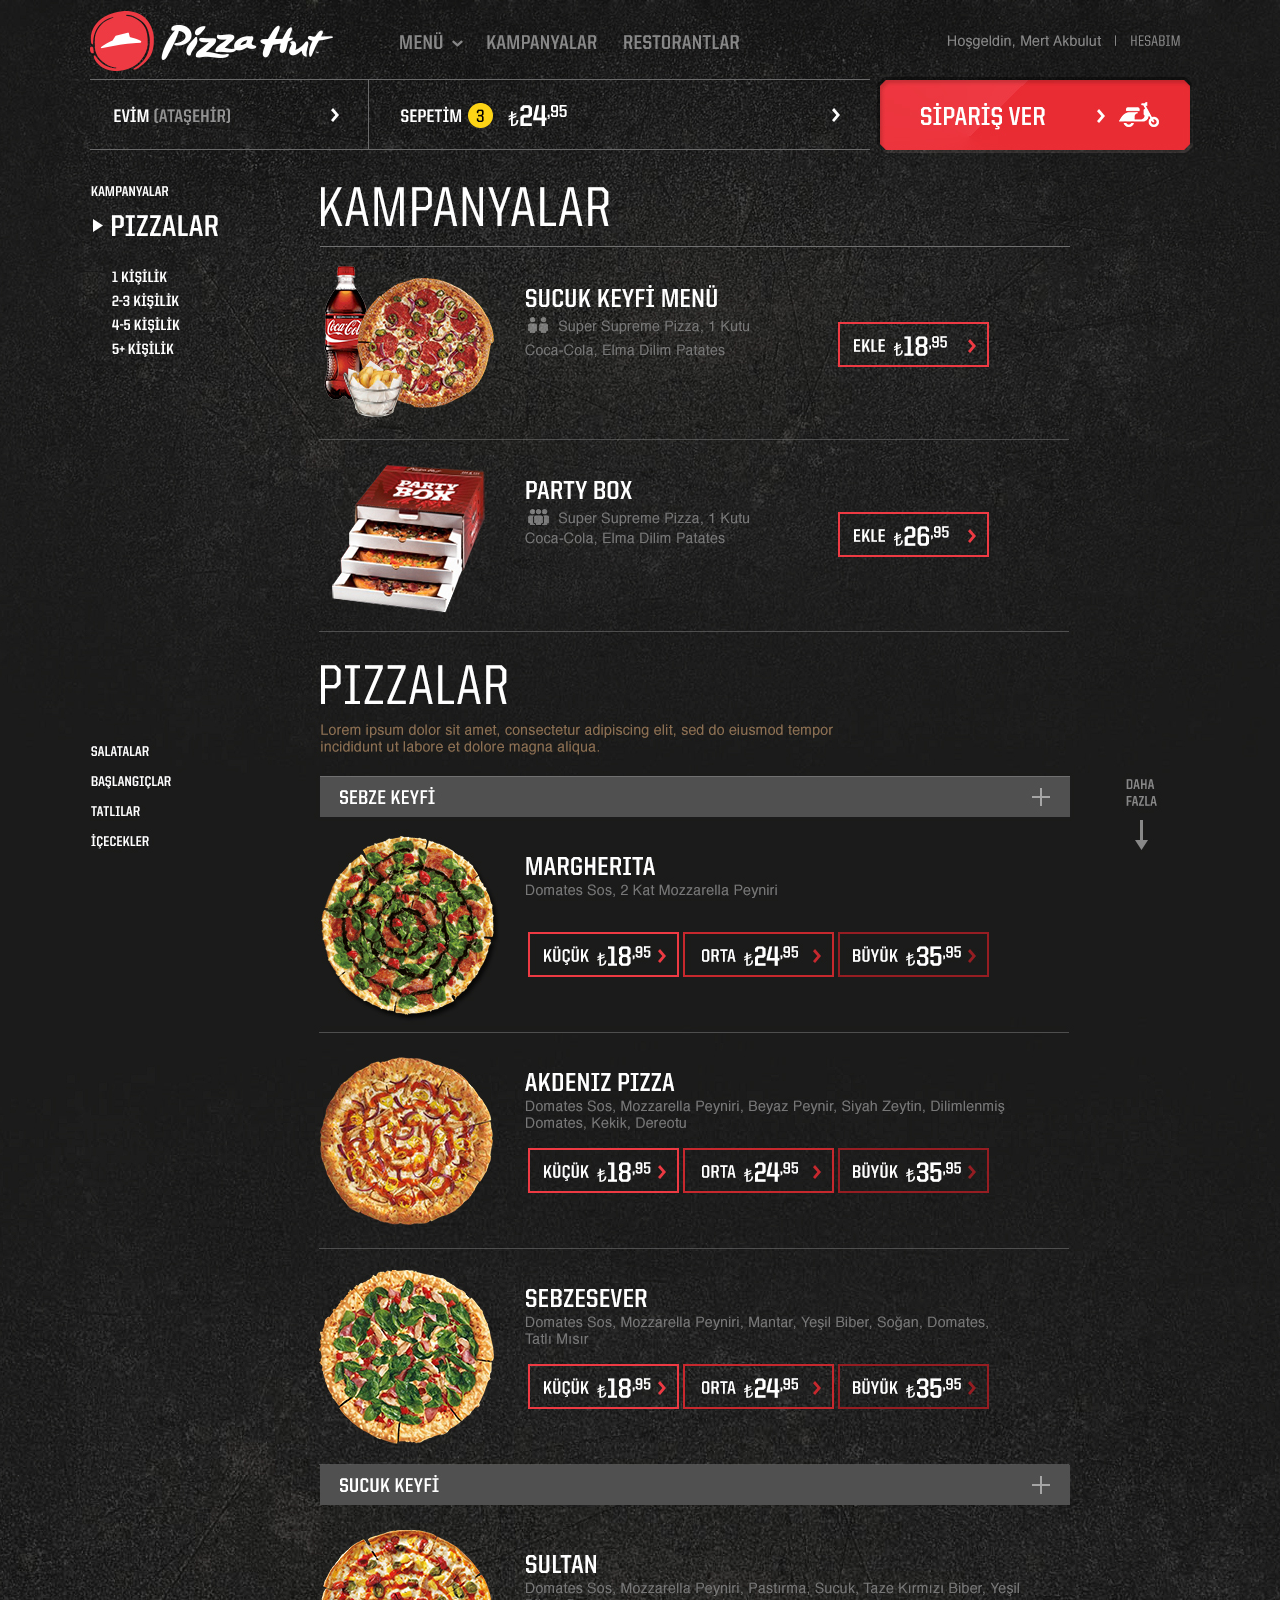
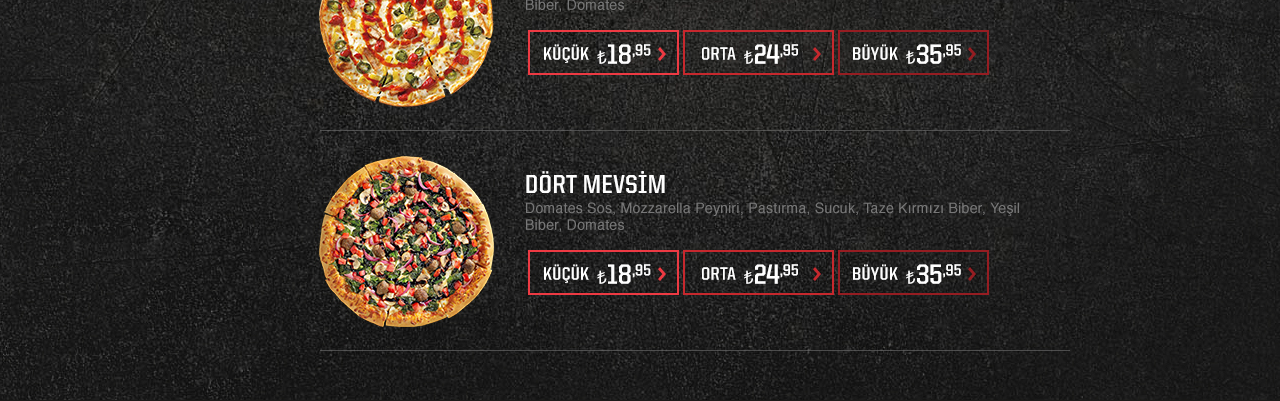
==== commit 6f607a33: "update" ====
--- a/index.html
+++ b/index.html
@@ -37,7 +37,7 @@
   
   <div class="alertPopup">
   
-	<div class="alertClose"><a href="javascript:void(0)"><i class="icon1"></i></a></div>
+	<div class="alertClose"><a href="javascript:void(0);"><i class="icon1"></i></a></div>
 	
 	<div class="alertContent"><span>Kampanya seçimlerini tamamlamalisiniz.</span></div>
   
@@ -232,7 +232,7 @@
         
       </div>
       <div class="popupOrder right"> <img src="images/order-items.jpg" border="0">
-        <div class="popupBasketBtn"><a href="javascript:void(0) border="0"></a></div>
+        <div class="popupBasketBtn"><a href="javascript:void(0)" border="0"></a></div>
         <div class="popupClose"><a href="javascript:void(0)"><i class="icon1"></i></a></div>
       </div>
     </div>
--- a/styles/brk.css
+++ b/styles/brk.css
@@ -5,3 +5,10 @@
 .firstPage .row{display:none;}
 .firstPage .row:nth-child(1){display:block;}
 .row:nth-child(1) .body{display:block;}
+
+
+.alertReady .alertPopup:after{content:'';width:100%;height:100%;background:#000;opacity:.7;position:fixed;top:0;left:0;z-index:-1;}
+.alertPopup .alertContent{background:#fff;position:relative;z-index:1;}
+.alertPopup{display:none;opacity:0;-webkit-transition: opacity 222ms ease-in-out; -moz-transition: opacity 222ms ease-in-out;-o-transition: opacity 222ms ease-in-out;transition: opacity 222ms ease-in-out;-webkit-transition-timing-function: ease-in-out; -moz-transition-timing-function: ease-in-out;-o-transition-timing-function: ease-in-out;transition-timing-function: ease-in-out;z-index:3;}
+.alertReady .alertPopup{display:block;}
+.alertAnimate .alertPopup{opacity:1;}
